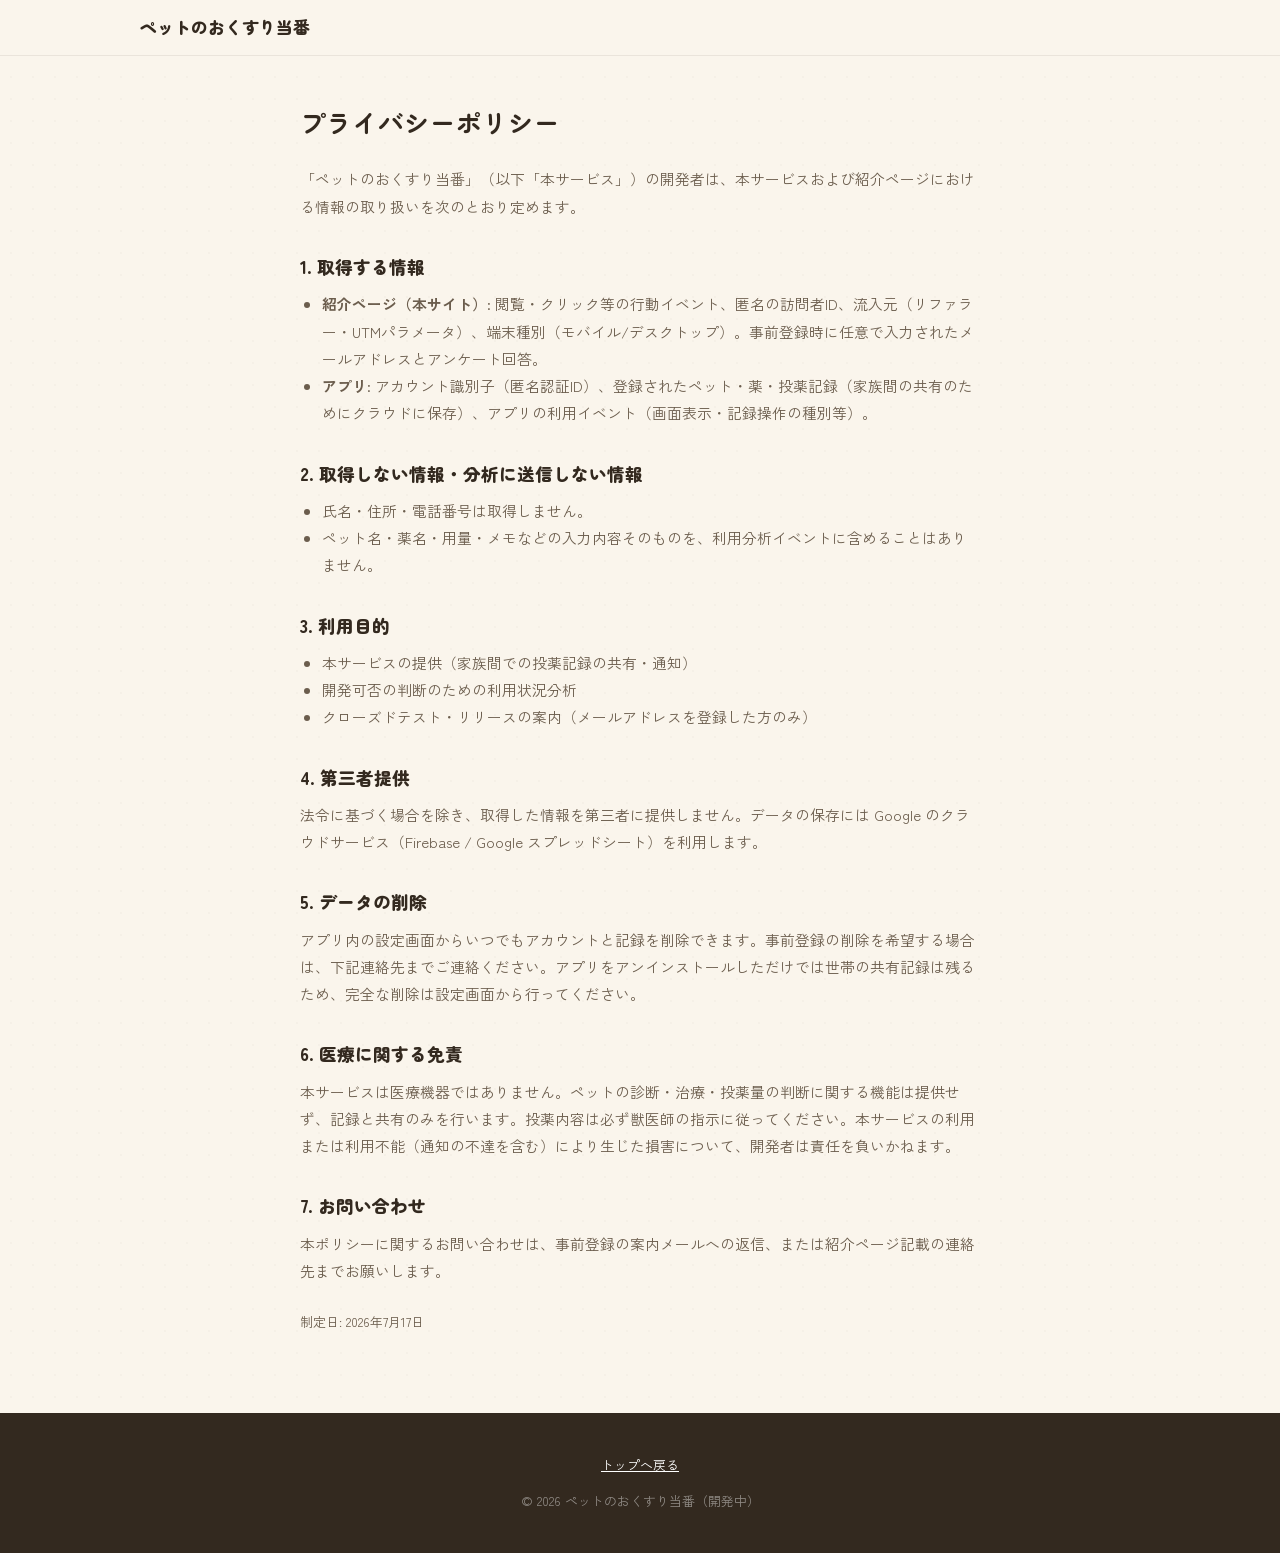
==== lp/privacy.html @ 470a6d5f "feat(lp): 検証用LP(価格3プラン+事前登録+GASビーコン計測)を実装 - index.html: 問題場面/機能3点/料金/事前登録/FAQ/免責、購入CTAは未発売モーダル - bea" ====
<!DOCTYPE html>
<html lang="ja">
<head>
<meta charset="UTF-8">
<meta name="viewport" content="width=device-width, initial-scale=1.0">
<title>プライバシーポリシー — ペットのおくすり当番</title>
<meta name="robots" content="noindex">
<link href="https://fonts.googleapis.com/css2?family=Zen+Maru+Gothic:wght@700;900&family=Zen+Kaku+Gothic+New:wght@400;700&display=swap" rel="stylesheet">
<link rel="stylesheet" href="css/style.css">
<style>
  .legal { max-width: 720px; margin: 0 auto; padding: 48px 20px 80px; }
  .legal h1 { font-size: 1.6rem; margin-bottom: 1em; }
  .legal h2 { font-size: 1.1rem; text-align: left; margin: 2em 0 0.6em; }
  .legal h2::after { display: none; }
  .legal p, .legal li { font-size: 0.92rem; color: var(--ink-soft); }
  .legal ul { padding-left: 1.4em; }
  .legal .updated { font-size: 0.8rem; margin-top: 2em; }
</style>
</head>
<body>
<header class="site-header">
  <div class="wrap header-inner">
    <a href="index.html" class="brand" style="text-decoration:none;color:inherit">ペットのおくすり当番</a>
  </div>
</header>
<main class="legal">
  <h1>プライバシーポリシー</h1>
  <p>「ペットのおくすり当番」（以下「本サービス」）の開発者は、本サービスおよび紹介ページにおける情報の取り扱いを次のとおり定めます。</p>

  <h2>1. 取得する情報</h2>
  <ul>
    <li><strong>紹介ページ（本サイト）</strong>: 閲覧・クリック等の行動イベント、匿名の訪問者ID、流入元（リファラー・UTMパラメータ）、端末種別（モバイル/デスクトップ）。事前登録時に任意で入力されたメールアドレスとアンケート回答。</li>
    <li><strong>アプリ</strong>: アカウント識別子（匿名認証ID）、登録されたペット・薬・投薬記録（家族間の共有のためにクラウドに保存）、アプリの利用イベント（画面表示・記録操作の種別等）。</li>
  </ul>

  <h2>2. 取得しない情報・分析に送信しない情報</h2>
  <ul>
    <li>氏名・住所・電話番号は取得しません。</li>
    <li>ペット名・薬名・用量・メモなどの入力内容そのものを、利用分析イベントに含めることはありません。</li>
  </ul>

  <h2>3. 利用目的</h2>
  <ul>
    <li>本サービスの提供（家族間での投薬記録の共有・通知）</li>
    <li>開発可否の判断のための利用状況分析</li>
    <li>クローズドテスト・リリースの案内（メールアドレスを登録した方のみ）</li>
  </ul>

  <h2>4. 第三者提供</h2>
  <p>法令に基づく場合を除き、取得した情報を第三者に提供しません。データの保存には Google のクラウドサービス（Firebase / Google スプレッドシート）を利用します。</p>

  <h2>5. データの削除</h2>
  <p>アプリ内の設定画面からいつでもアカウントと記録を削除できます。事前登録の削除を希望する場合は、下記連絡先までご連絡ください。アプリをアンインストールしただけでは世帯の共有記録は残るため、完全な削除は設定画面から行ってください。</p>

  <h2>6. 医療に関する免責</h2>
  <p>本サービスは医療機器ではありません。ペットの診断・治療・投薬量の判断に関する機能は提供せず、記録と共有のみを行います。投薬内容は必ず獣医師の指示に従ってください。本サービスの利用または利用不能（通知の不達を含む）により生じた損害について、開発者は責任を負いかねます。</p>

  <h2>7. お問い合わせ</h2>
  <p>本ポリシーに関するお問い合わせは、事前登録の案内メールへの返信、または紹介ページ記載の連絡先までお願いします。</p>

  <p class="updated">制定日: 2026年7月17日</p>
</main>
<footer class="site-footer">
  <div class="wrap">
    <p class="footer-links"><a href="index.html">トップへ戻る</a></p>
    <p class="footer-copy">© 2026 ペットのおくすり当番（開発中）</p>
  </div>
</footer>
</body>
</html>
---- lp/css/style.css ----
/* ペットのおくすり当番 LP — warm paper × persimmon × pine */

:root {
  --paper: #FAF5EC;
  --paper-deep: #F3EADA;
  --ink: #33291F;
  --ink-soft: #6B5D4D;
  --persimmon: #D95E32;
  --persimmon-deep: #B94A22;
  --pine: #3E6B4F;
  --pine-soft: #E4EDE6;
  --amber: #F2B441;
  --card: #FFFFFF;
  --warn-bg: #FBEFE3;
  --radius: 18px;
  --shadow: 0 6px 24px rgba(51, 41, 31, 0.10);
  --font-display: "Zen Maru Gothic", sans-serif;
  --font-body: "Zen Kaku Gothic New", sans-serif;
}

* { margin: 0; padding: 0; box-sizing: border-box; }

html { scroll-behavior: smooth; }

body {
  font-family: var(--font-body);
  background: var(--paper);
  color: var(--ink);
  font-size: 16px;
  line-height: 1.85;
  /* subtle paper grain */
  background-image: radial-gradient(rgba(51,41,31,0.025) 1px, transparent 1px);
  background-size: 22px 22px;
}

.wrap { max-width: 1040px; margin: 0 auto; padding: 0 20px; }

h1, h2, h3 { font-family: var(--font-display); line-height: 1.4; }

h2 {
  font-size: clamp(1.5rem, 1.2rem + 1.8vw, 2.2rem);
  font-weight: 900;
  margin-bottom: 1.2em;
  text-align: center;
}
h2::after {
  content: "";
  display: block;
  width: 48px; height: 5px;
  border-radius: 3px;
  background: var(--persimmon);
  margin: 0.5em auto 0;
}

.sp-only { display: inline; }
.pc-only { display: none; }
@media (min-width: 720px) {
  .sp-only { display: none; }
  .pc-only { display: inline; }
}

/* ---------- buttons ---------- */
.btn {
  display: inline-block;
  font-family: var(--font-display);
  font-weight: 700;
  font-size: 1rem;
  padding: 14px 28px;
  border-radius: 999px;
  border: 2px solid transparent;
  cursor: pointer;
  text-decoration: none;
  text-align: center;
  transition: transform 0.15s ease, box-shadow 0.15s ease, background 0.15s ease;
  min-height: 44px;
}
.btn:focus-visible { outline: 3px solid var(--amber); outline-offset: 2px; }
.btn-primary {
  background: var(--persimmon);
  color: #fff;
  box-shadow: 0 4px 14px rgba(217, 94, 50, 0.35);
}
.btn-primary:hover { background: var(--persimmon-deep); transform: translateY(-2px); }
.btn-outline {
  background: transparent;
  color: var(--persimmon-deep);
  border-color: var(--persimmon);
}
.btn-outline:hover { background: rgba(217, 94, 50, 0.08); transform: translateY(-2px); }
.btn-ghost { background: transparent; color: var(--ink-soft); }
.btn-ghost:hover { color: var(--ink); }
.btn-block { width: 100%; }

/* ---------- header ---------- */
.site-header {
  position: sticky; top: 0; z-index: 50;
  background: rgba(250, 245, 236, 0.92);
  backdrop-filter: blur(8px);
  border-bottom: 1px solid rgba(51, 41, 31, 0.08);
}
.header-inner { display: flex; align-items: center; justify-content: space-between; padding-top: 12px; padding-bottom: 12px; }
.brand { font-family: var(--font-display); font-weight: 900; font-size: 1.05rem; }
.header-cta {
  font-family: var(--font-display); font-weight: 700; font-size: 0.9rem;
  color: #fff; background: var(--pine);
  padding: 8px 18px; border-radius: 999px; text-decoration: none;
}
.header-cta:hover { opacity: 0.9; }

/* ---------- hero ---------- */
.hero { padding: 56px 0 72px; overflow: hidden; }
.hero-grid { display: grid; gap: 40px; align-items: center; }
@media (min-width: 860px) { .hero-grid { grid-template-columns: 1.15fr 0.85fr; } }

.hero-eyebrow {
  display: inline-block;
  font-size: 0.85rem; font-weight: 700;
  color: var(--pine);
  background: var(--pine-soft);
  padding: 4px 14px; border-radius: 999px;
  margin-bottom: 18px;
}
.hero h1 {
  font-size: clamp(2.4rem, 1.6rem + 4.5vw, 4rem);
  font-weight: 900;
  letter-spacing: 0.02em;
  margin-bottom: 0.5em;
}
.hero-lead { color: var(--ink-soft); margin-bottom: 28px; }
.hero-lead strong { color: var(--ink); }
.hero-actions { display: flex; flex-wrap: wrap; gap: 12px; align-items: center; }
.hero-note { font-size: 0.82rem; color: var(--ink-soft); margin-top: 14px; }

/* phone mock */
.phone {
  width: min(300px, 82vw);
  margin: 0 auto;
  background: var(--ink);
  border-radius: 34px;
  padding: 12px;
  box-shadow: 0 20px 50px rgba(51, 41, 31, 0.28);
  transform: rotate(2.5deg);
}
.phone-screen {
  background: #FDFBF7;
  border-radius: 24px;
  padding: 16px 14px 20px;
  font-size: 0.82rem;
}
.phone-appbar {
  font-family: var(--font-display); font-weight: 700;
  display: flex; justify-content: space-between; align-items: baseline;
  margin-bottom: 10px;
}
.phone-appbar span { font-size: 0.75rem; color: var(--ink-soft); font-weight: 500; }
.phone-pet { font-weight: 700; margin-bottom: 8px; }
.dose-card {
  display: flex; gap: 10px; align-items: center;
  background: var(--card);
  border: 1px solid rgba(51, 41, 31, 0.08);
  border-radius: 14px;
  padding: 10px 12px;
  margin-bottom: 8px;
  box-shadow: 0 2px 8px rgba(51, 41, 31, 0.05);
}
.dose-card.done { border-left: 4px solid var(--pine); }
.dose-card.warn { border-left: 4px solid var(--amber); background: var(--warn-bg); }
.dose-card.todo { border-left: 4px solid var(--persimmon); }
.dose-time { font-family: var(--font-display); font-weight: 700; font-size: 0.78rem; white-space: nowrap; }
.dose-body { display: flex; flex-direction: column; gap: 2px; flex: 1; }
.dose-name { font-weight: 700; }
.dose-by { font-size: 0.72rem; color: var(--ink-soft); }
.dose-card.done .dose-by { color: var(--pine); }
.dose-btn {
  font-family: var(--font-display); font-weight: 700; font-size: 0.75rem;
  color: #fff; background: var(--persimmon);
  border: none; border-radius: 999px;
  padding: 6px 12px; align-self: flex-start;
}

/* ---------- problem ---------- */
.problem { background: var(--paper-deep); padding: 72px 0; }
.scene-grid { display: grid; gap: 20px; }
@media (min-width: 780px) { .scene-grid { grid-template-columns: repeat(3, 1fr); } }
.scene {
  background: var(--card);
  border-radius: var(--radius);
  padding: 26px 22px;
  box-shadow: var(--shadow);
}
.scene-tag {
  font-family: var(--font-display); font-weight: 700; font-size: 0.78rem;
  color: var(--persimmon-deep);
  margin-bottom: 10px;
}
.scene-quote {
  font-family: var(--font-display); font-weight: 700;
  font-size: 1.05rem; line-height: 1.7;
  margin-bottom: 10px;
}
.scene-desc { font-size: 0.9rem; color: var(--ink-soft); }
.problem-close { text-align: center; margin-top: 36px; font-weight: 500; }

/* ---------- solution ---------- */
.solution { padding: 72px 0; }
.feature-grid { display: grid; gap: 20px; margin-bottom: 36px; }
@media (min-width: 780px) { .feature-grid { grid-template-columns: repeat(3, 1fr); } }
.feature {
  background: var(--card);
  border-radius: var(--radius);
  padding: 30px 24px;
  box-shadow: var(--shadow);
  position: relative;
}
.feature-num {
  font-family: var(--font-display); font-weight: 900;
  font-size: 1.1rem; color: #fff;
  background: var(--pine);
  width: 40px; height: 40px; border-radius: 50%;
  display: grid; place-items: center;
  margin-bottom: 14px;
}
.feature h3 { font-size: 1.08rem; font-weight: 700; margin-bottom: 10px; }
.feature p { font-size: 0.92rem; color: var(--ink-soft); }
.not-do {
  background: var(--pine-soft);
  border-radius: var(--radius);
  padding: 24px 26px;
  border-left: 5px solid var(--pine);
}
.not-do h3 { font-size: 1rem; color: var(--pine); margin-bottom: 6px; }
.not-do p { font-size: 0.92rem; }

/* ---------- pricing ---------- */
.pricing { background: var(--paper-deep); padding: 72px 0; }
.pricing-lead { text-align: center; margin-bottom: 36px; }
.plan-grid { display: grid; gap: 22px; align-items: stretch; }
@media (min-width: 820px) { .plan-grid { grid-template-columns: repeat(3, 1fr); } }
.plan {
  background: var(--card);
  border-radius: var(--radius);
  padding: 30px 26px;
  box-shadow: var(--shadow);
  display: flex; flex-direction: column;
  position: relative;
}
.plan-featured {
  border: 3px solid var(--persimmon);
  transform: translateY(-6px);
}
.plan-badge {
  position: absolute; top: -14px; left: 50%; transform: translateX(-50%);
  font-family: var(--font-display); font-weight: 700; font-size: 0.8rem;
  background: var(--persimmon); color: #fff;
  padding: 3px 16px; border-radius: 999px;
  white-space: nowrap;
}
.plan-name { font-size: 1.05rem; font-weight: 700; margin-bottom: 8px; text-align: center; }
.plan-price { text-align: center; margin-bottom: 6px; }
.price-num { font-family: var(--font-display); font-weight: 900; font-size: 2.3rem; }
.price-unit { font-size: 0.95rem; color: var(--ink-soft); }
.plan-sub { font-size: 0.8rem; color: var(--pine); text-align: center; margin-bottom: 8px; font-weight: 700; }
.plan-list { list-style: none; margin: 14px 0 22px; flex: 1; }
.plan-list li {
  font-size: 0.9rem;
  padding: 7px 0 7px 26px;
  position: relative;
  border-bottom: 1px dashed rgba(51, 41, 31, 0.1);
}
.plan-list li::before {
  content: "✓";
  position: absolute; left: 4px;
  color: var(--pine); font-weight: 700;
}
.plan-cta { width: 100%; }
.pricing-note { text-align: center; font-size: 0.82rem; color: var(--ink-soft); margin-top: 26px; }

/* ---------- preregister ---------- */
.preregister { padding: 72px 0; }
.prereg-inner { max-width: 560px; }
.prereg-lead { text-align: center; margin-bottom: 32px; }
#prereg-form {
  background: var(--card);
  border-radius: var(--radius);
  padding: 30px 26px;
  box-shadow: var(--shadow);
}
.field { margin-bottom: 24px; border: none; }
.field label, .field legend {
  font-family: var(--font-display); font-weight: 700; font-size: 0.95rem;
  display: block; margin-bottom: 8px;
}
.field input[type="email"] {
  width: 100%;
  font-size: 1rem; font-family: var(--font-body);
  padding: 12px 14px;
  border: 2px solid rgba(51, 41, 31, 0.15);
  border-radius: 10px;
  background: var(--paper);
}
.field input[type="email"]:focus { outline: none; border-color: var(--pine); }
.field-help { font-size: 0.78rem; color: var(--ink-soft); margin-top: 6px; }
.field-help a { color: var(--pine); }
.radio {
  display: flex; align-items: center; gap: 10px;
  font-size: 0.92rem; font-weight: 400 !important;
  padding: 10px 12px;
  border: 1.5px solid rgba(51, 41, 31, 0.12);
  border-radius: 10px;
  margin-bottom: 8px !important;
  cursor: pointer;
}
.radio:has(input:checked) { border-color: var(--persimmon); background: var(--warn-bg); }
.radio input { accent-color: var(--persimmon); width: 18px; height: 18px; }
.prereg-done {
  background: var(--pine-soft);
  border-radius: var(--radius);
  padding: 30px 26px;
  text-align: center;
  border: 2px solid var(--pine);
}

/* ---------- faq ---------- */
.faq { background: var(--paper-deep); padding: 72px 0; }
.faq-list { max-width: 720px; margin: 0 auto; }
.faq-item {
  background: var(--card);
  border-radius: 14px;
  padding: 20px 24px;
  margin-bottom: 12px;
  box-shadow: 0 2px 10px rgba(51, 41, 31, 0.06);
}
.faq-item dt {
  font-family: var(--font-display); font-weight: 700;
  margin-bottom: 6px;
  position: relative; padding-left: 30px;
}
.faq-item dt::before {
  content: "Q"; position: absolute; left: 0;
  color: var(--persimmon); font-weight: 900;
}
.faq-item dd { font-size: 0.92rem; color: var(--ink-soft); padding-left: 30px; }

/* ---------- footer ---------- */
.site-footer {
  background: var(--ink); color: rgba(255, 255, 255, 0.75);
  padding: 40px 0; font-size: 0.8rem; text-align: center;
}
.footer-disclaimer { max-width: 640px; margin: 0 auto 16px; }
.footer-links a { color: #fff; }
.footer-copy { margin-top: 12px; opacity: 0.6; }

/* ---------- modal ---------- */
.modal-backdrop {
  position: fixed; inset: 0; z-index: 100;
  background: rgba(51, 41, 31, 0.55);
  display: grid; place-items: center;
  padding: 20px;
}
.modal-backdrop[hidden] { display: none; }
.modal {
  background: var(--card);
  border-radius: var(--radius);
  padding: 32px 28px;
  max-width: 440px;
  box-shadow: 0 20px 60px rgba(0, 0, 0, 0.3);
}
.modal h3 { font-size: 1.2rem; margin-bottom: 12px; }
.modal p { font-size: 0.92rem; color: var(--ink-soft); margin-bottom: 22px; }
.modal-actions { display: flex; gap: 10px; flex-wrap: wrap; }

/* ---------- reveal animation（JS有効時のみ隠す: body.js を beacon.js が付与） ---------- */
@media (prefers-reduced-motion: no-preference) {
  body.js .scene, body.js .feature, body.js .plan {
    opacity: 0; transform: translateY(16px);
    transition: opacity 0.5s ease, transform 0.5s ease;
  }
  body.js .scene.in, body.js .feature.in, body.js .plan.in { opacity: 1; transform: none; }
  body.js .plan-featured.in { transform: translateY(-6px); }
}
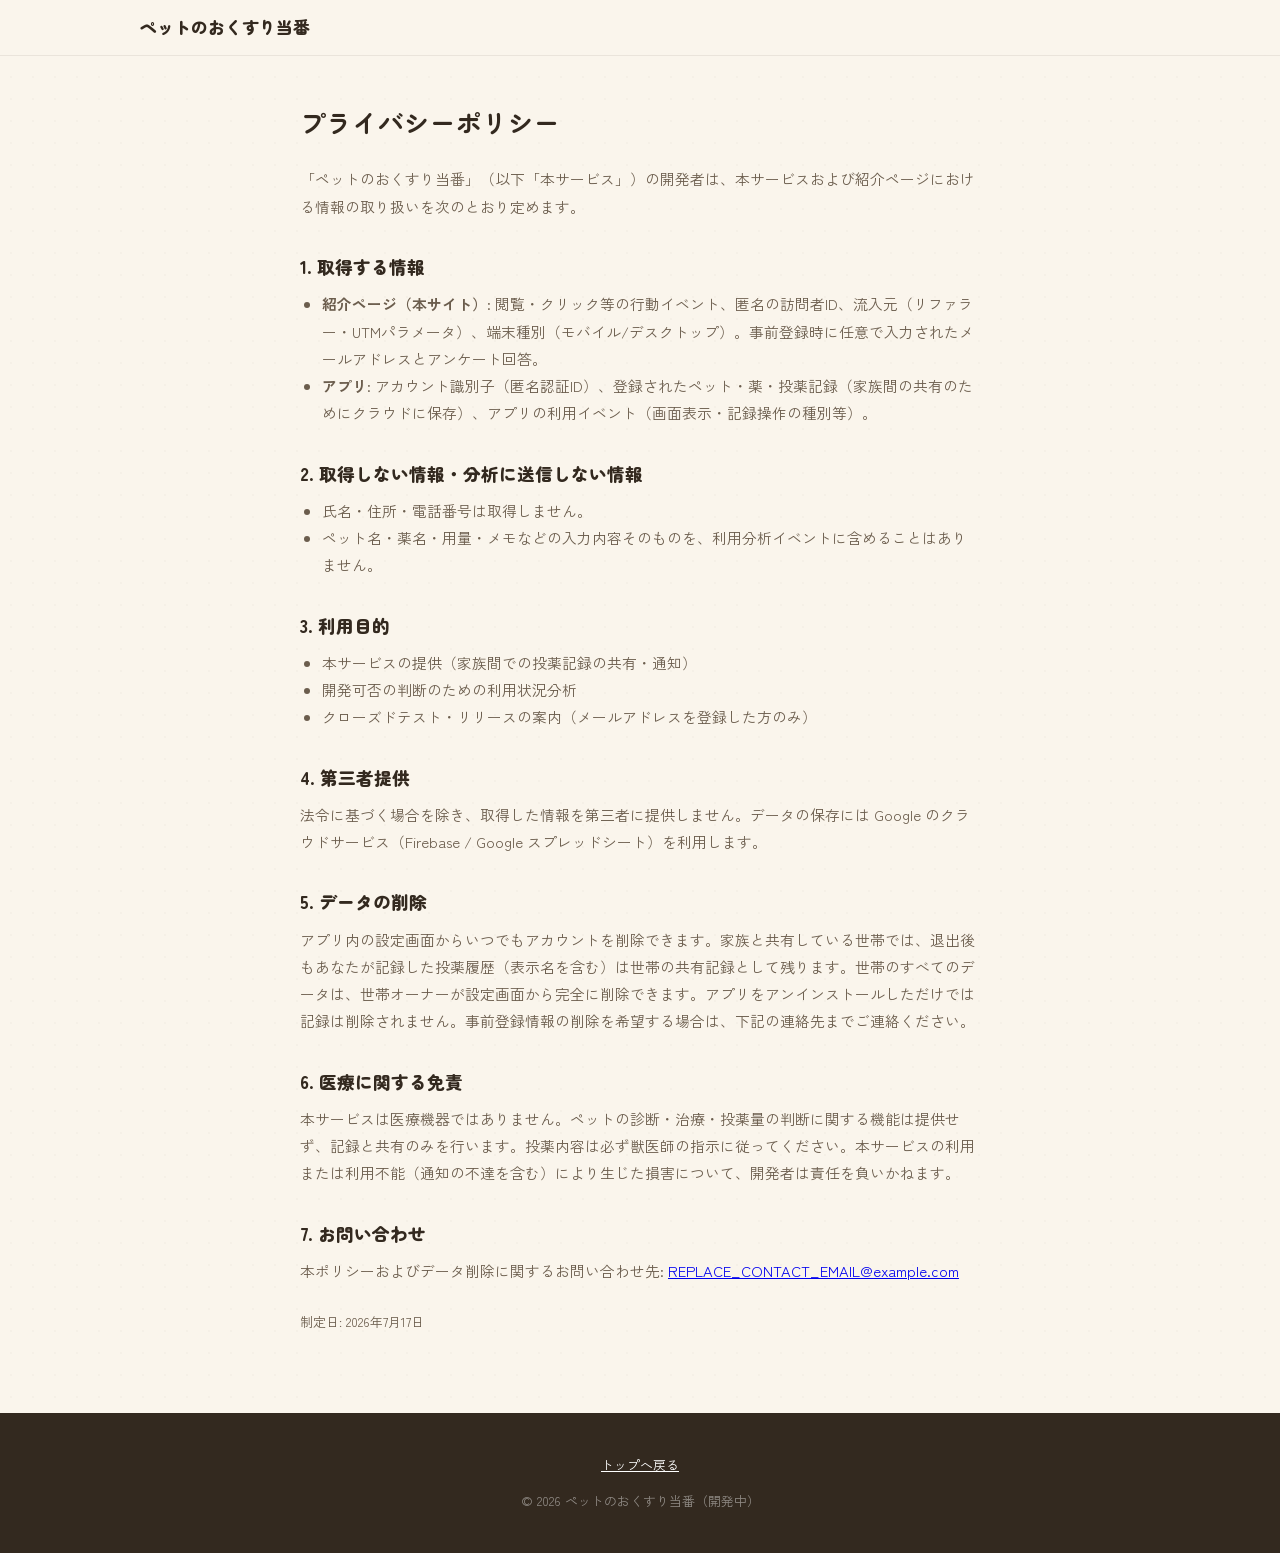
==== commit 7756f240: "fix: ECC並列レビュー指摘の消化(CRITICAL 1 + HIGH 9 + 主要MEDIUM/LOW) security-reviewer: - rules: memberのrole自己昇格を" ====
--- a/lp/privacy.html
+++ b/lp/privacy.html
@@ -50,13 +50,15 @@
   <p>法令に基づく場合を除き、取得した情報を第三者に提供しません。データの保存には Google のクラウドサービス（Firebase / Google スプレッドシート）を利用します。</p>
 
   <h2>5. データの削除</h2>
-  <p>アプリ内の設定画面からいつでもアカウントと記録を削除できます。事前登録の削除を希望する場合は、下記連絡先までご連絡ください。アプリをアンインストールしただけでは世帯の共有記録は残るため、完全な削除は設定画面から行ってください。</p>
+  <p>アプリ内の設定画面からいつでもアカウントを削除できます。家族と共有している世帯では、退出後もあなたが記録した投薬履歴（表示名を含む）は世帯の共有記録として残ります。世帯のすべてのデータは、世帯オーナーが設定画面から完全に削除できます。アプリをアンインストールしただけでは記録は削除されません。事前登録情報の削除を希望する場合は、下記の連絡先までご連絡ください。</p>
 
   <h2>6. 医療に関する免責</h2>
   <p>本サービスは医療機器ではありません。ペットの診断・治療・投薬量の判断に関する機能は提供せず、記録と共有のみを行います。投薬内容は必ず獣医師の指示に従ってください。本サービスの利用または利用不能（通知の不達を含む）により生じた損害について、開発者は責任を負いかねます。</p>
 
   <h2>7. お問い合わせ</h2>
-  <p>本ポリシーに関するお問い合わせは、事前登録の案内メールへの返信、または紹介ページ記載の連絡先までお願いします。</p>
+  <p>本ポリシーおよびデータ削除に関するお問い合わせ先:
+  <a href="mailto:REPLACE_CONTACT_EMAIL@example.com">REPLACE_CONTACT_EMAIL@example.com</a>
+  <!-- 公開前に必ず問い合わせ用メールアドレスへ書き換えること（docs/10 チェックリスト参照） --></p>
 
   <p class="updated">制定日: 2026年7月17日</p>
 </main>
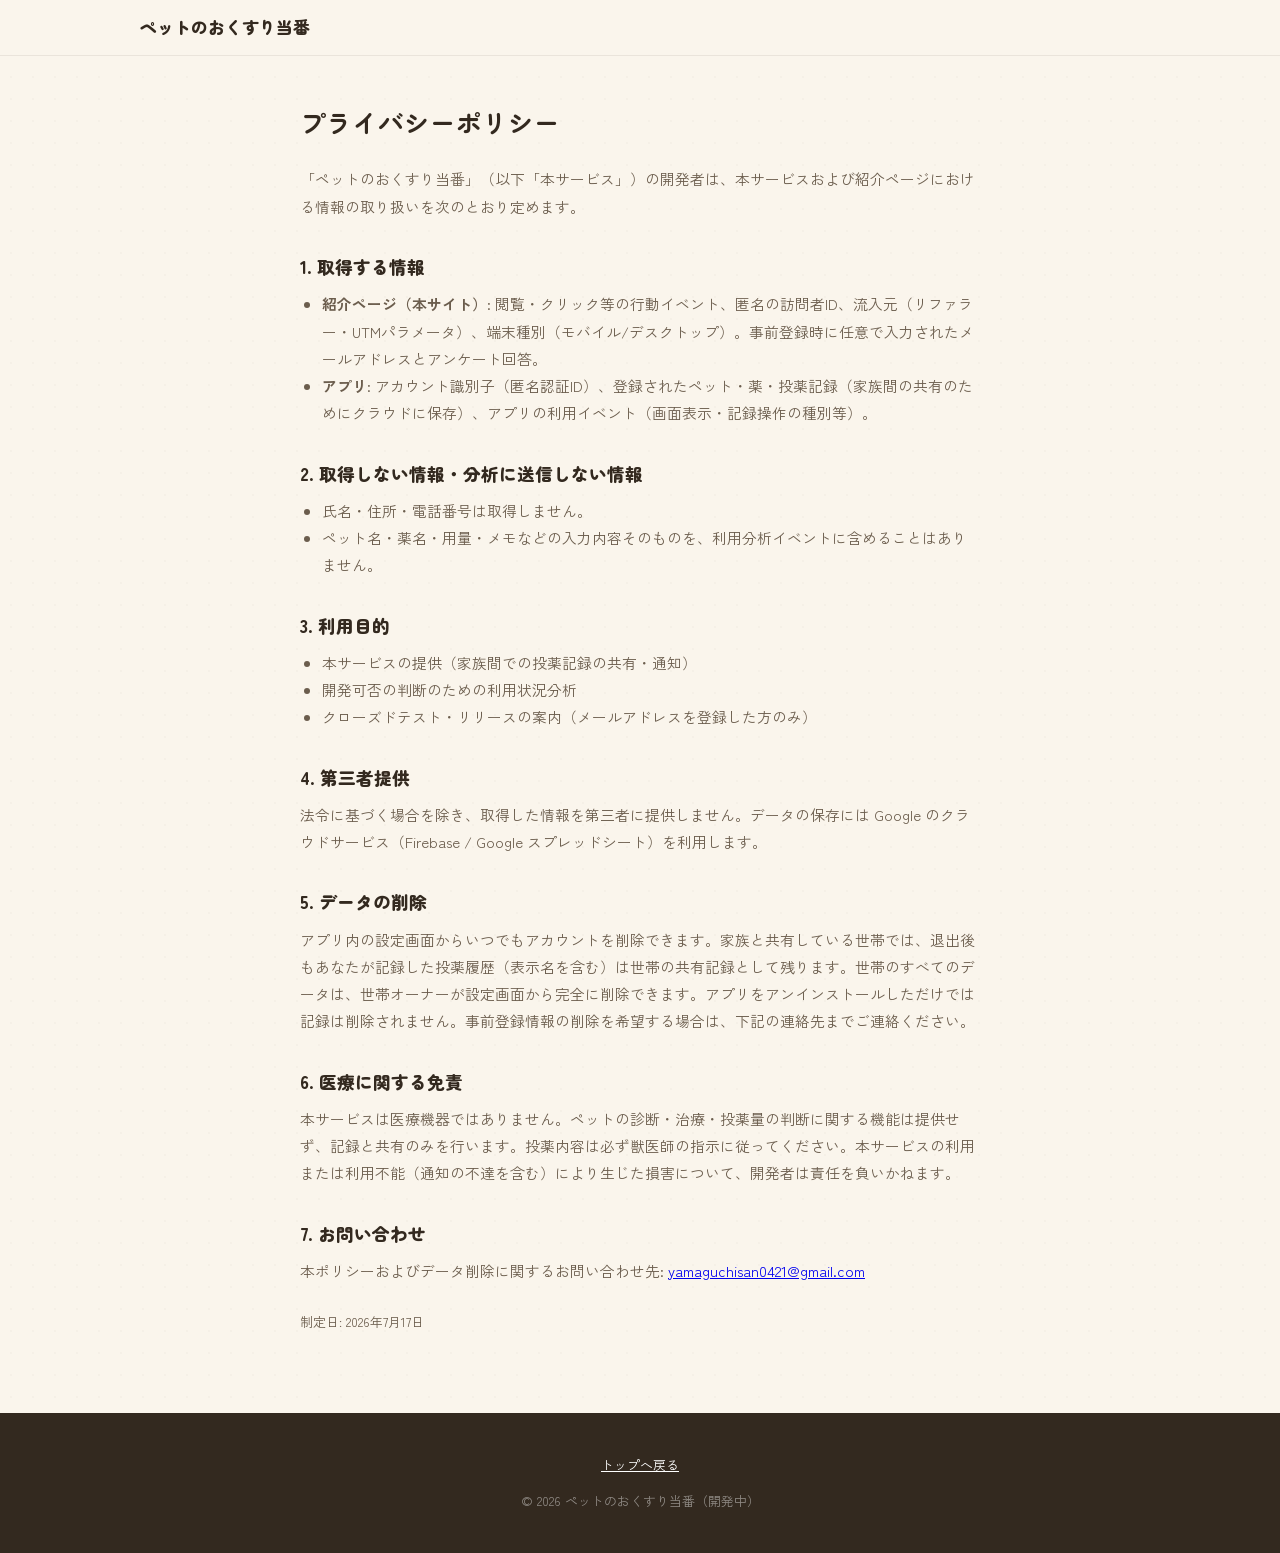
==== commit a7e5446f: "chore(lp): GAS本番URL/トークンと問い合わせ先メールを反映（ユーザーのデプロイ作業分）" ====
--- a/lp/privacy.html
+++ b/lp/privacy.html
@@ -57,7 +57,7 @@
 
   <h2>7. お問い合わせ</h2>
   <p>本ポリシーおよびデータ削除に関するお問い合わせ先:
-  <a href="mailto:REPLACE_CONTACT_EMAIL@example.com">REPLACE_CONTACT_EMAIL@example.com</a>
+  <a href="mailto:yamaguchisan0421@gmail.com">yamaguchisan0421@gmail.com</a>
   <!-- 公開前に必ず問い合わせ用メールアドレスへ書き換えること（docs/10 チェックリスト参照） --></p>
 
   <p class="updated">制定日: 2026年7月17日</p>
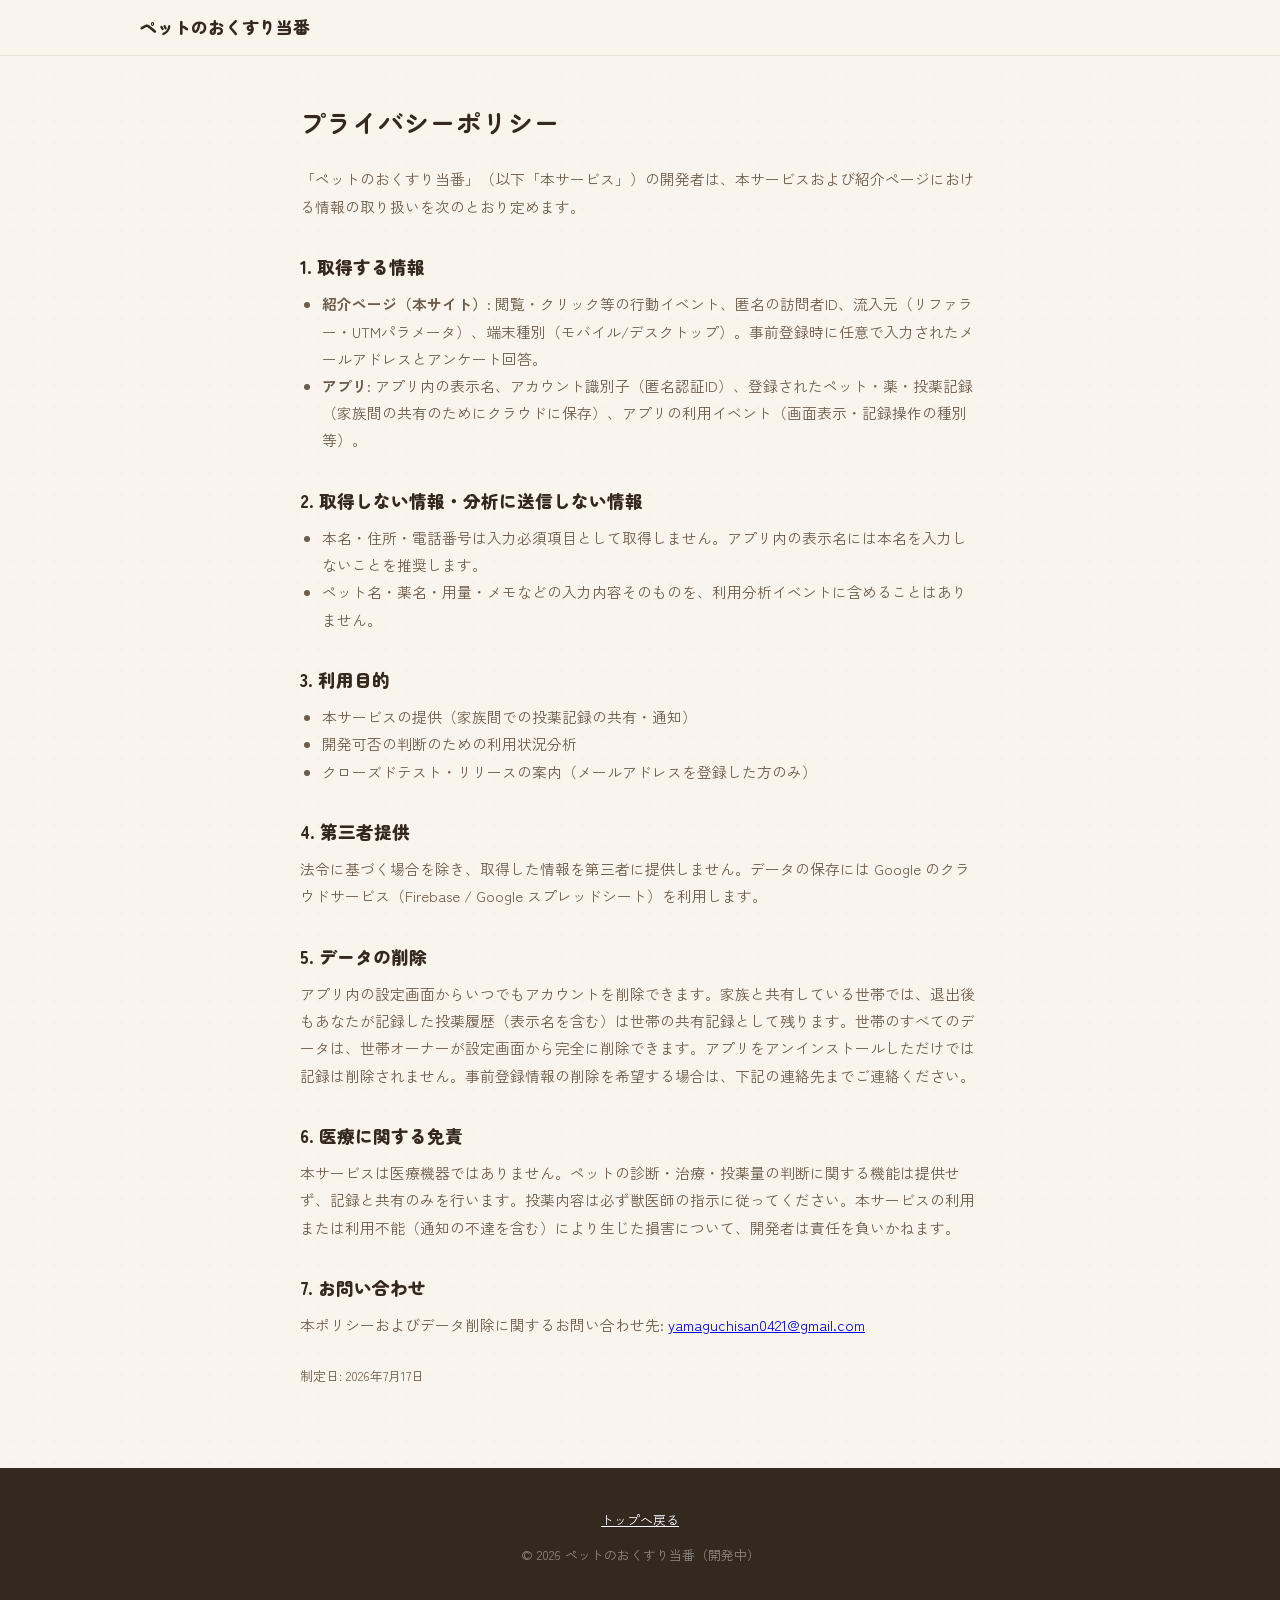
==== commit 5a396c53: "feat: prepare pet medication handoff for Build Week" ====
--- a/lp/privacy.html
+++ b/lp/privacy.html
@@ -30,12 +30,12 @@
   <h2>1. 取得する情報</h2>
   <ul>
     <li><strong>紹介ページ（本サイト）</strong>: 閲覧・クリック等の行動イベント、匿名の訪問者ID、流入元（リファラー・UTMパラメータ）、端末種別（モバイル/デスクトップ）。事前登録時に任意で入力されたメールアドレスとアンケート回答。</li>
-    <li><strong>アプリ</strong>: アカウント識別子（匿名認証ID）、登録されたペット・薬・投薬記録（家族間の共有のためにクラウドに保存）、アプリの利用イベント（画面表示・記録操作の種別等）。</li>
+    <li><strong>アプリ</strong>: アプリ内の表示名、アカウント識別子（匿名認証ID）、登録されたペット・薬・投薬記録（家族間の共有のためにクラウドに保存）、アプリの利用イベント（画面表示・記録操作の種別等）。</li>
   </ul>
 
   <h2>2. 取得しない情報・分析に送信しない情報</h2>
   <ul>
-    <li>氏名・住所・電話番号は取得しません。</li>
+    <li>本名・住所・電話番号は入力必須項目として取得しません。アプリ内の表示名には本名を入力しないことを推奨します。</li>
     <li>ペット名・薬名・用量・メモなどの入力内容そのものを、利用分析イベントに含めることはありません。</li>
   </ul>
 
@@ -49,7 +49,7 @@
   <h2>4. 第三者提供</h2>
   <p>法令に基づく場合を除き、取得した情報を第三者に提供しません。データの保存には Google のクラウドサービス（Firebase / Google スプレッドシート）を利用します。</p>
 
-  <h2>5. データの削除</h2>
+  <h2 id="data-deletion">5. データの削除</h2>
   <p>アプリ内の設定画面からいつでもアカウントを削除できます。家族と共有している世帯では、退出後もあなたが記録した投薬履歴（表示名を含む）は世帯の共有記録として残ります。世帯のすべてのデータは、世帯オーナーが設定画面から完全に削除できます。アプリをアンインストールしただけでは記録は削除されません。事前登録情報の削除を希望する場合は、下記の連絡先までご連絡ください。</p>
 
   <h2>6. 医療に関する免責</h2>
